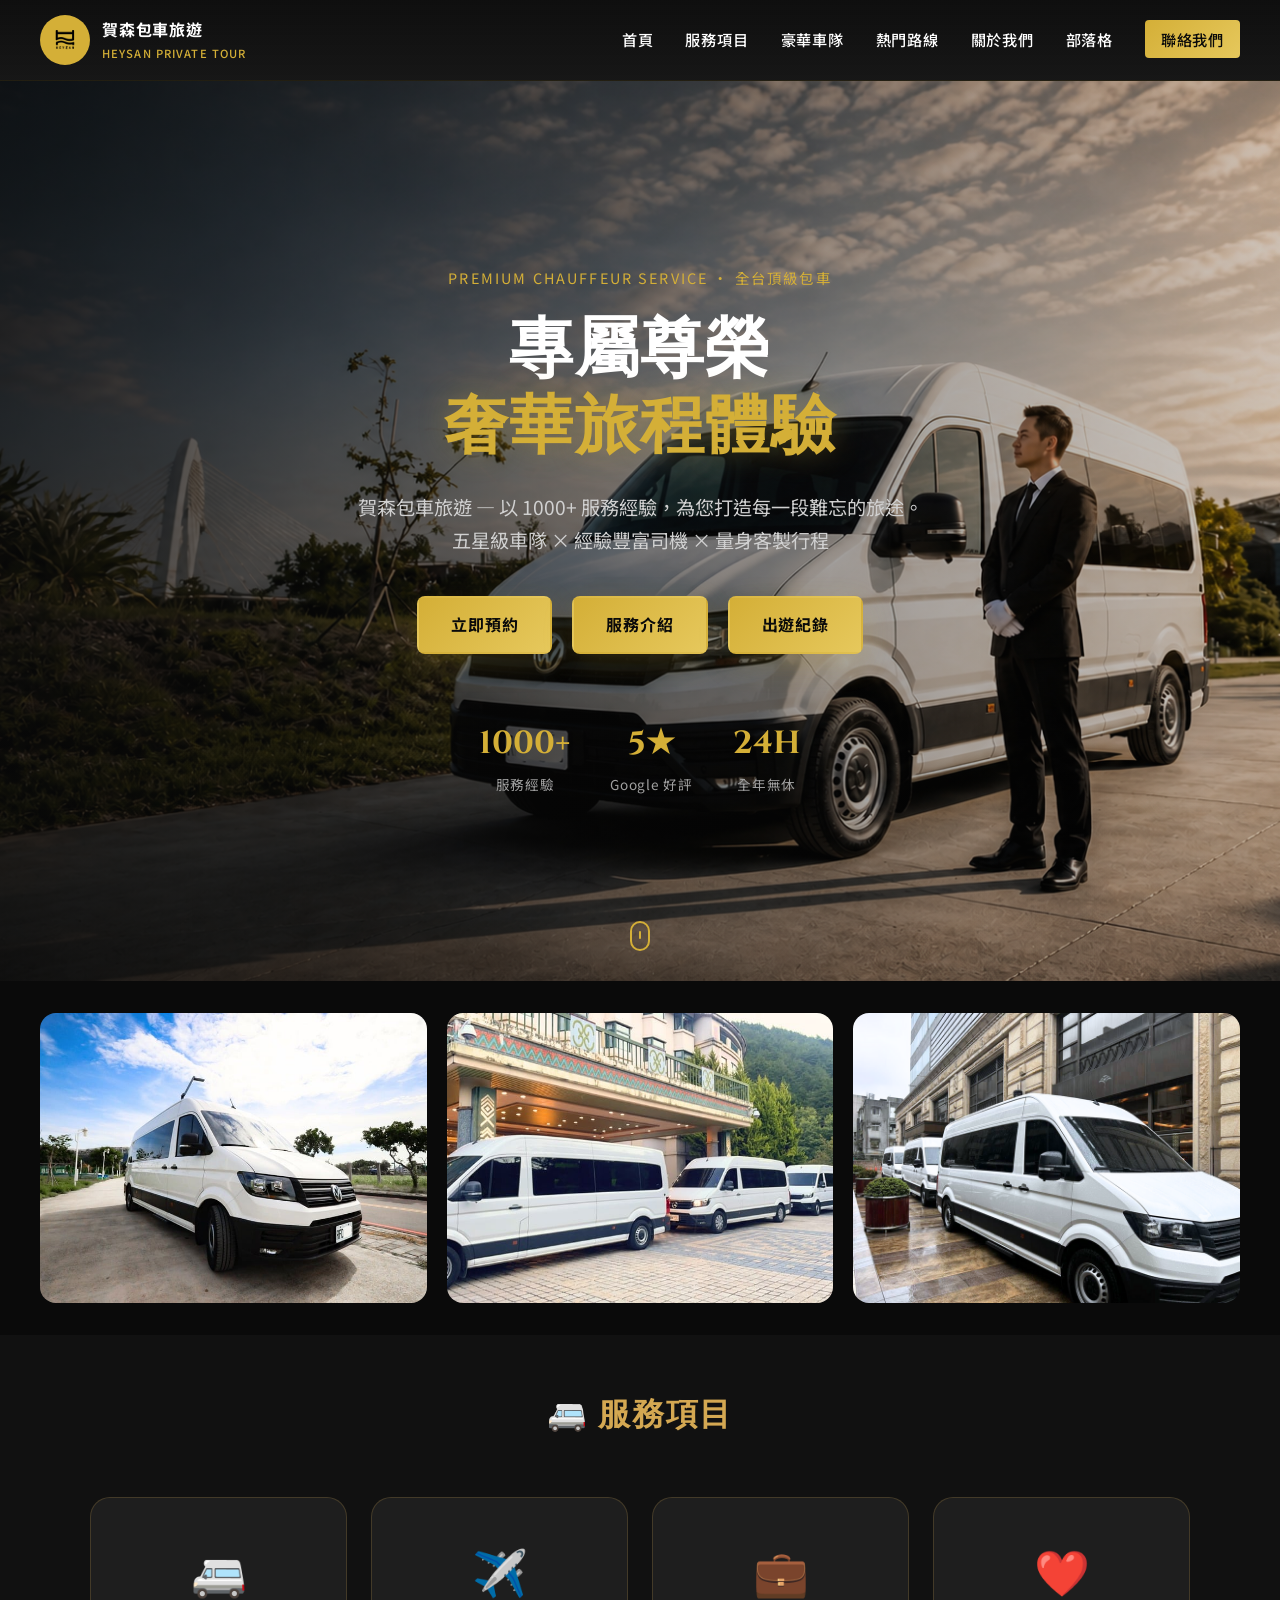
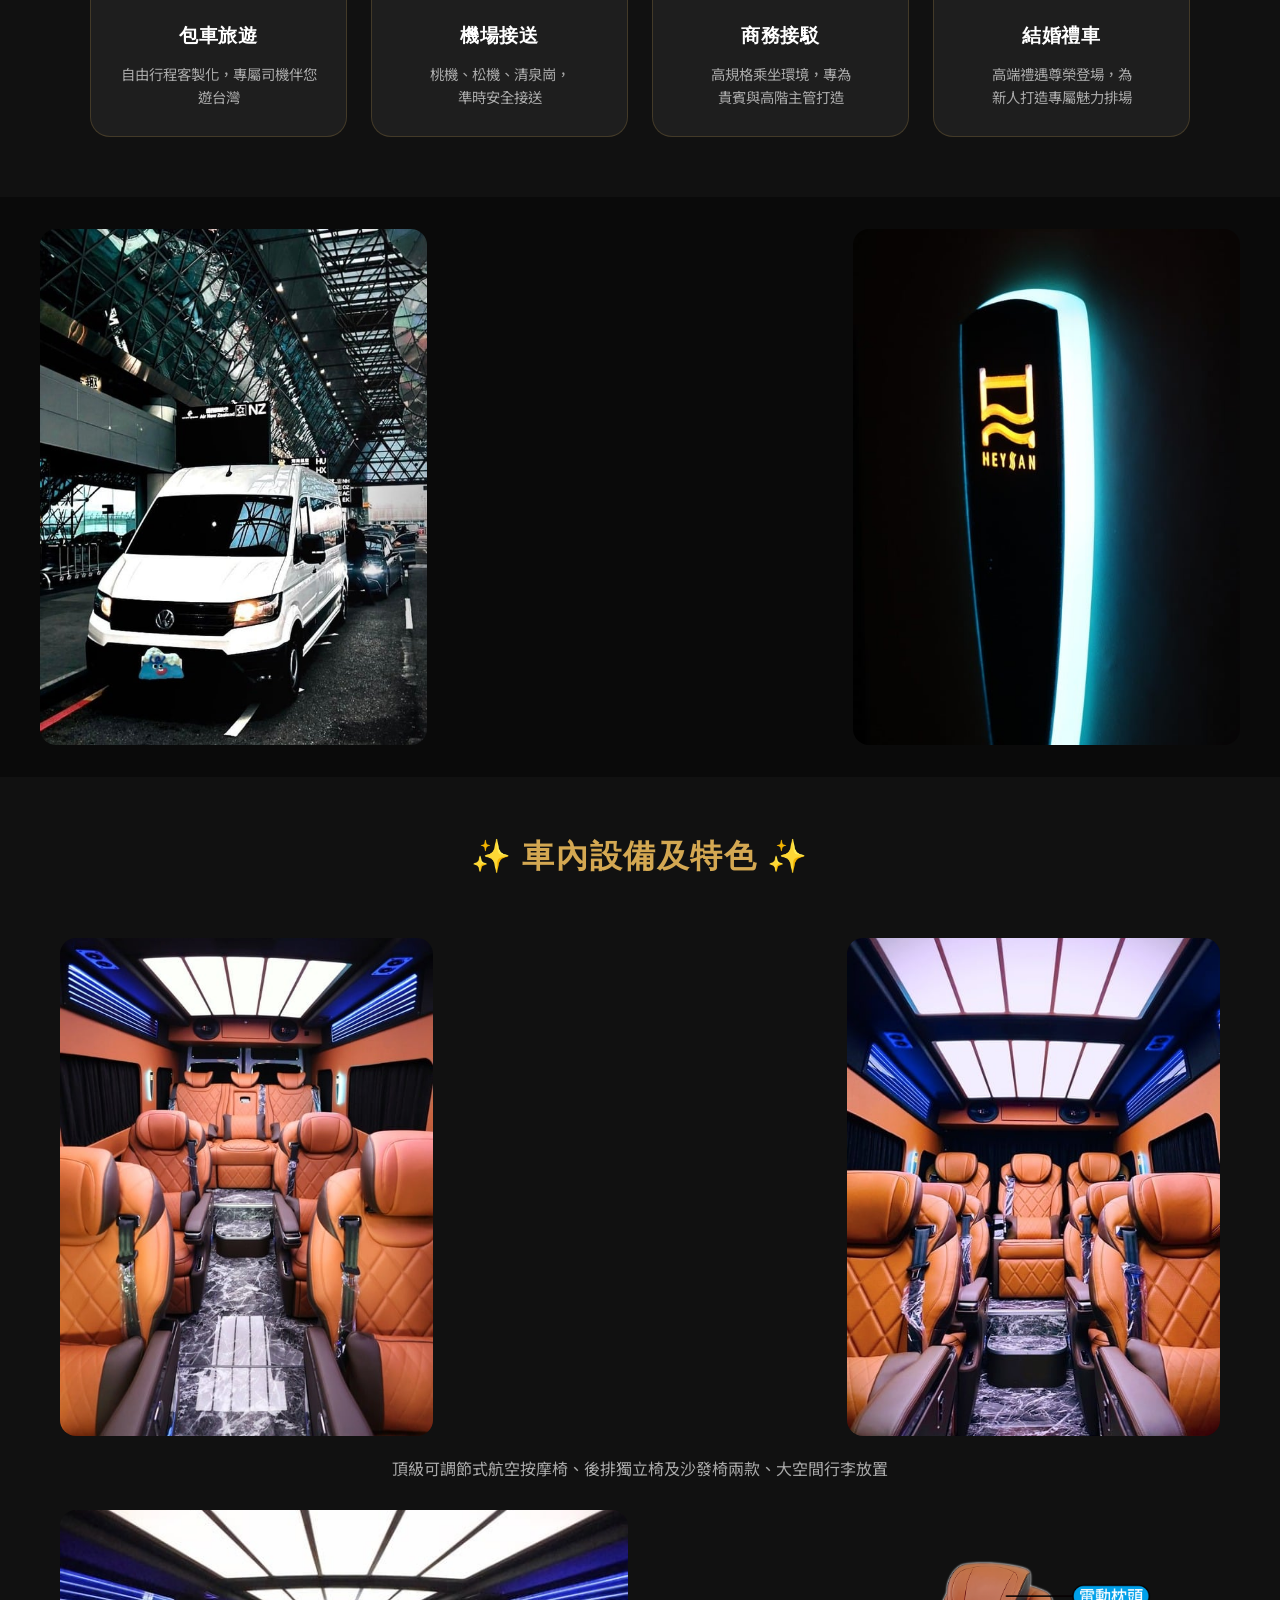
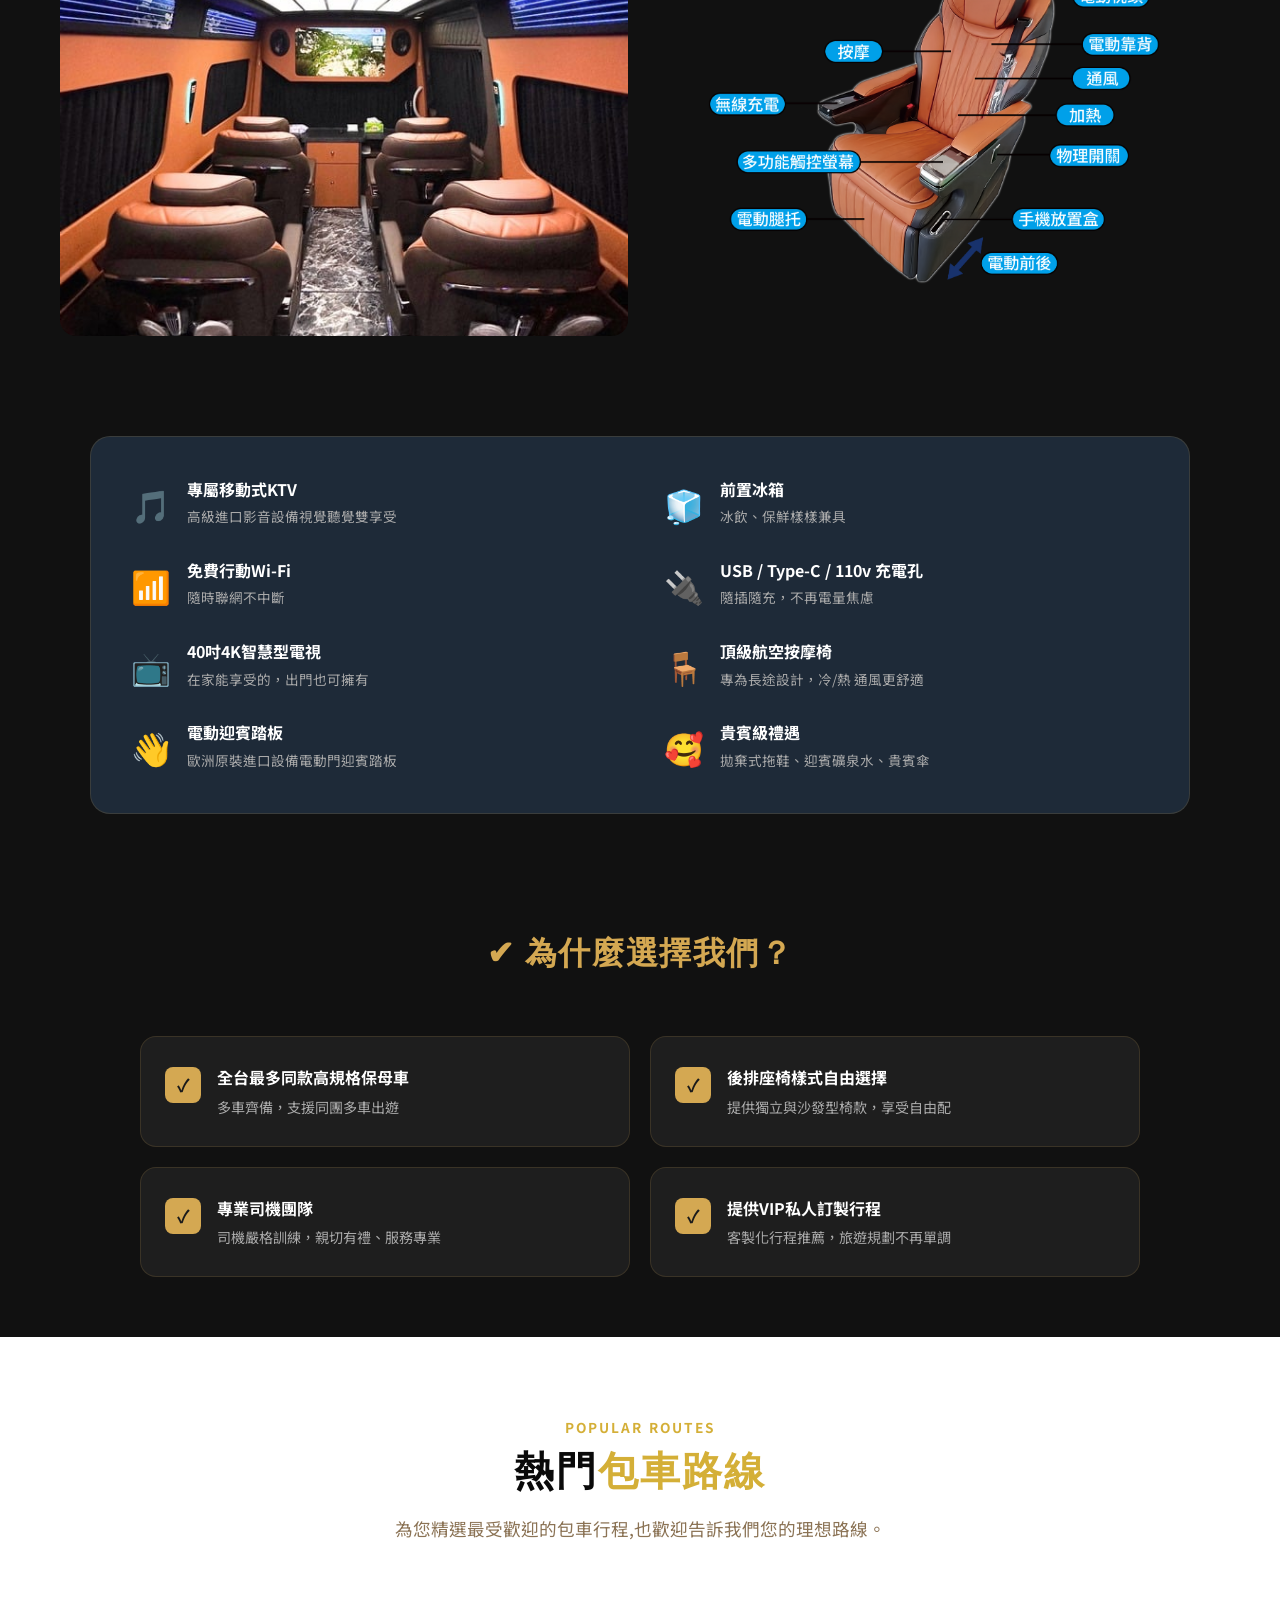
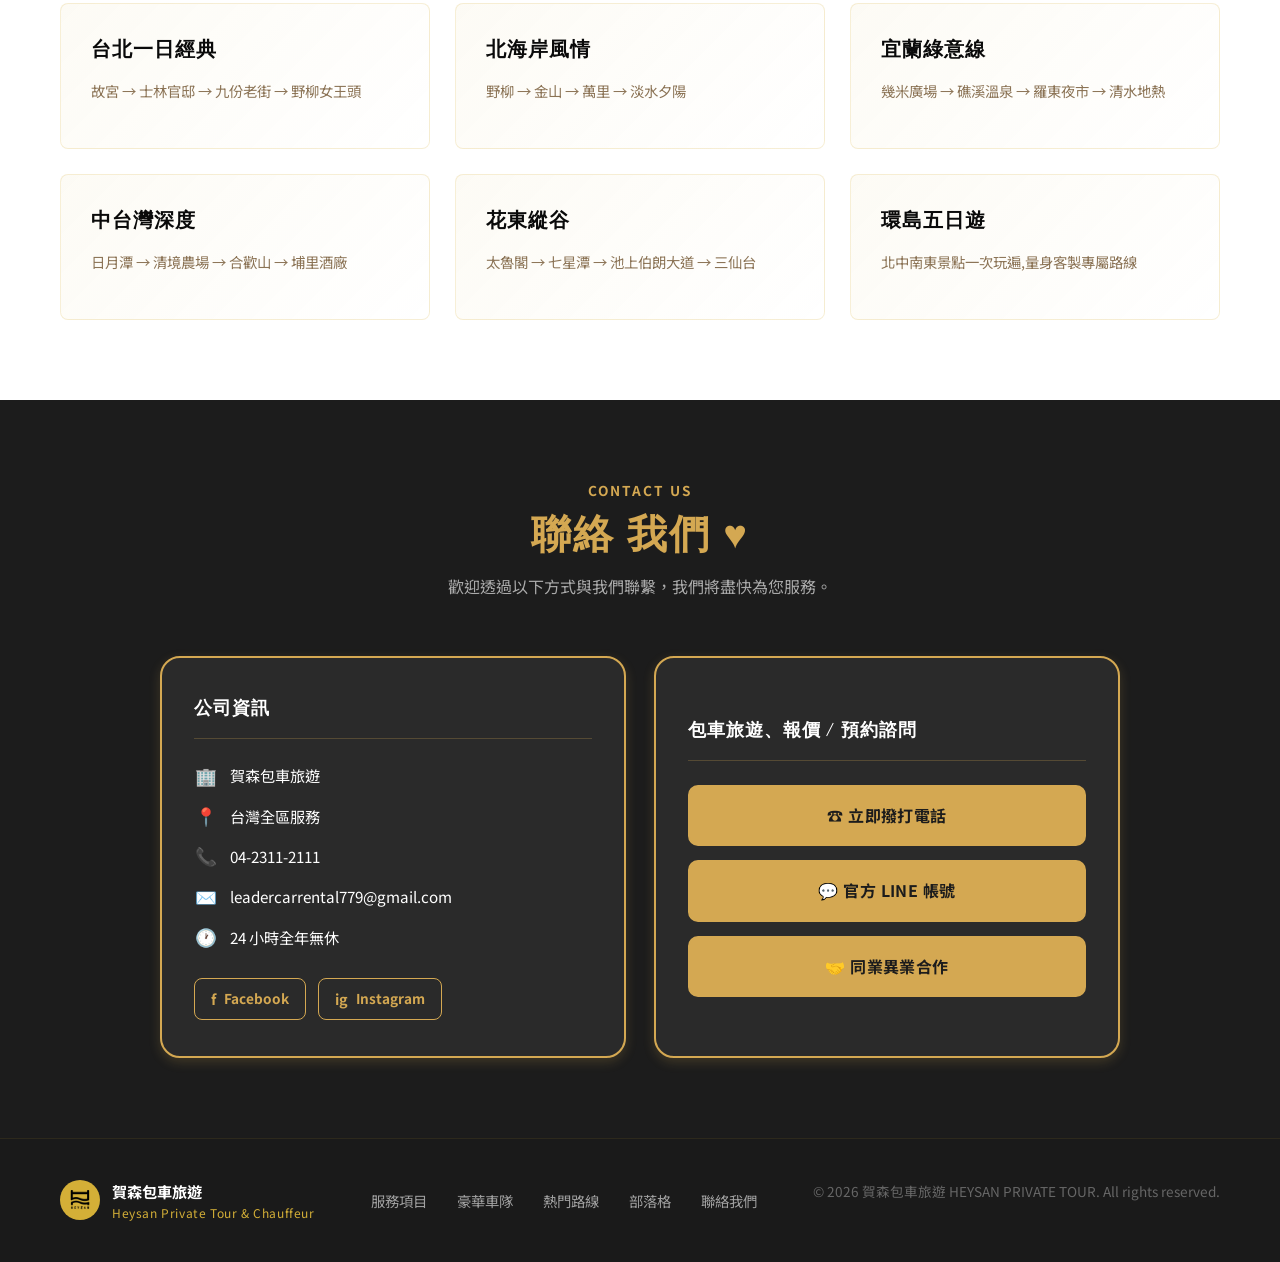
==== index.html @ c686f6b1 "feat: 加入 Google Analytics 追蹤代碼 (#7) * style: 三個按鈕統一改為金色主色  * fix: 修正手機版部落格排版與導覽選單遮擋問題  * fix: 手機版導覽選" ====
<!DOCTYPE html>
<html lang="zh-Hant">
<head>
  <meta charset="UTF-8" />
  <meta name="viewport" content="width=device-width, initial-scale=1.0" />
  <title>賀森包車旅遊 | Hesun Private Tour & Chauffeur</title>
  <meta name="description" content="賀森包車旅遊 - 全台頂級包車服務。機場接送、景點包車、商務接送、婚禮用車。專業司機、豪華車隊、五星級服務體驗。" />
  <meta name="keywords" content="包車, 台灣包車, 機場接送, 景點包車, 婚禮用車, 商務接送, 賀森包車旅遊" />
  <!-- Google tag (gtag.js) -->
  <script async src="https://www.googletagmanager.com/gtag/js?id=G-S09SJTV4PD"></script>
  <script>
    window.dataLayer = window.dataLayer || [];
    function gtag(){dataLayer.push(arguments);}
    gtag('js', new Date());
    gtag('config', 'G-S09SJTV4PD');
  </script>
  <meta property="og:title" content="賀森包車旅遊 | 頂級包車服務" />
  <meta property="og:description" content="奢華車隊 × 專業司機 × 量身客製行程" />
  <meta property="og:type" content="website" />

  <link rel="stylesheet" href="assets/css/fonts.css" />
  <link rel="stylesheet" href="assets/css/styles.css?v=10" />
</head>
<body>

  <!-- =========== NAV =========== -->
  <header class="site-header" id="siteHeader">
    <div class="nav-container">
      <a href="#home" class="brand">
        <span class="brand-logo-wrapper">
          <img src="assets/images/3b4a41a40ee73024cca72734e7ab0da8.png" alt="HEYSAN 賀森包車旅遊" class="brand-logo" />
        </span>
        <span class="brand-name">
          <span class="brand-zh">賀森包車旅遊</span>
          <span class="brand-en">HEYSAN PRIVATE TOUR</span>
        </span>
      </a>

      <button class="menu-toggle" id="menuToggle" aria-label="開啟選單" aria-expanded="false">
        <span></span><span></span><span></span>
      </button>

      <nav class="nav-menu" id="navMenu">
        <ul>
          <li><a href="#home">首頁</a></li>
          <li><a href="#services">服務項目</a></li>
          <li><a href="#fleet">豪華車隊</a></li>
          <li><a href="#routes">熱門路線</a></li>
          <li><a href="#about">關於我們</a></li>
          <li><a href="blog/">部落格</a></li>
          <li><a href="#contact" class="nav-cta">聯絡我們</a></li>
        </ul>
      </nav>
    </div>
  </header>

  <!-- =========== HERO =========== -->
  <section class="hero" id="home">
    <div class="hero-bg"></div>
    <div class="hero-overlay"></div>
    <div class="hero-content">
      <p class="hero-eyebrow">PREMIUM CHAUFFEUR SERVICE · 全台頂級包車</p>
      <h1 class="hero-title">
        <span class="line">專屬尊榮</span>
        <span class="line gold">奢華旅程體驗</span>
      </h1>
      <p class="hero-sub">賀森包車旅遊 — 以 1000+ 服務經驗，為您打造每一段難忘的旅途。<br/>五星級車隊 × 經驗豐富司機 × 量身客製行程</p>
      <div class="hero-actions">
        <a href="#contact" class="btn btn-primary">立即預約</a>
        <a href="#services" class="btn btn-primary">服務介紹</a>
        <a href="blog/" class="btn btn-primary">出遊紀錄</a>
      </div>
      <div class="hero-badges">
        <div class="badge"><strong>1000+</strong><span>服務經驗</span></div>
        <div class="badge"><strong>5★</strong><span>Google 好評</span></div>
        <div class="badge"><strong>24H</strong><span>全年無休</span></div>
      </div>
    </div>
    <a href="#services" class="scroll-indicator" aria-label="向下滑動">
      <span></span>
    </a>
  </section>

  <!-- =========== 車隊外觀照片排 1 =========== -->
  <section class="photo-row-section">
    <div class="photo-row">
      <div class="photo-row-item">
        <img src="assets/images/2f77c8398326c98930eee2ae8e8ed38b.jpg" alt="賀森豪華保母車" loading="lazy" />
      </div>
      <div class="photo-row-item">
        <img src="assets/images/a9f0c7bf3187fe811862411309bbe4e6.jpg" alt="賀森車隊飯店接送" loading="lazy" />
      </div>
      <div class="photo-row-item">
        <img src="assets/images/d06f94cd60c7007b101cc316dcccb9a9.png" alt="賀森多車齊備" loading="lazy" />
      </div>
    </div>
  </section>

  <!-- =========== SERVICES =========== -->
  <section class="section section-services-new" id="services">
    <div class="container">
      <div class="section-head">
        <h2>🚐 服務項目</h2>
      </div>
      <div class="services-grid-new">
        <article class="service-card-new">
          <div class="service-icon-new">🚐</div>
          <h3>包車旅遊</h3>
          <p>自由行程客製化，專屬司機伴您遊台灣</p>
        </article>
        <article class="service-card-new">
          <div class="service-icon-new">✈️</div>
          <h3>機場接送</h3>
          <p>桃機、松機、清泉崗，<br>準時安全接送</p>
        </article>
        <article class="service-card-new">
          <div class="service-icon-new">💼</div>
          <h3>商務接駁</h3>
          <p>高規格乘坐環境，專為<br>貴賓與高階主管打造</p>
        </article>
        <article class="service-card-new">
          <div class="service-icon-new">❤️</div>
          <h3>結婚禮車</h3>
          <p>高端禮遇尊榮登場，為<br>新人打造專屬魅力排場</p>
        </article>
      </div>
    </div>
  </section>

  <!-- =========== 車隊外觀照片排 2 =========== -->
  <section class="photo-row-section photo-row-dark">
    <div class="photo-row photo-row-tall">
      <div class="photo-row-item">
        <img src="assets/images/693968216a92267d7c5952e220b2e265.jpg" alt="機場接送" loading="lazy" />
      </div>
      <div class="photo-row-item photo-row-video">
        <video autoplay muted loop playsinline>
          <source src="assets/videos/b7e67dce5f4179062663ed8619ee9a32.mp4" type="video/mp4" />
        </video>
      </div>
      <div class="photo-row-item">
        <img src="assets/images/d8f081a712209c3a8b2e504d5f26981f.jpg" alt="HEYSAN品牌" loading="lazy" />
      </div>
    </div>
  </section>

  <!-- =========== 車內設備及特色 =========== -->
  <section class="section section-interior" id="fleet">
    <div class="container">
      <div class="section-head">
        <h2>✨ 車內設備及特色 ✨</h2>
      </div>

      <div class="interior-grid-top">
        <div class="interior-img-item">
          <img src="assets/images/74d5692ba8761af659a3c2a278eb5654.jpg" alt="車內豪華皮椅" loading="lazy" />
        </div>
        <div class="interior-img-item interior-img-video">
          <video autoplay muted loop playsinline>
            <source src="assets/videos/d06cdc88b2024877c54f7221c117e073.mp4" type="video/mp4" />
          </video>
        </div>
        <div class="interior-img-item">
          <img src="assets/images/3cdc7e4bf2c55e1a97c0e86ebcb44a2d.jpg" alt="車內全景" loading="lazy" />
        </div>
      </div>

      <p class="interior-desc">頂級可調節式航空按摩椅、後排獨立椅及沙發椅兩款、大空間行李放置</p>

      <div class="interior-grid-bottom">
        <div class="interior-img-wide">
          <img src="assets/images/1d4e5e805d7f5aa1d79d060e99a5310e.jpg" alt="車內40吋電視" loading="lazy" />
        </div>
        <div class="interior-img-seat">
          <img src="assets/images/d8813b5be207f0d6e988e7bc6a373261.png" alt="座椅功能說明" loading="lazy" />
        </div>
      </div>
    </div>
  </section>

  <!-- =========== 設施清單 =========== -->
  <section class="section section-amenities">
    <div class="container">
      <div class="amenities-card">
        <div class="amenities-grid">
          <div class="amenity-item">
            <span class="amenity-icon">🎵</span>
            <div>
              <strong>專屬移動式KTV</strong>
              <p>高級進口影音設備視覺聽覺雙享受</p>
            </div>
          </div>
          <div class="amenity-item">
            <span class="amenity-icon">🧊</span>
            <div>
              <strong>前置冰箱</strong>
              <p>冰飲、保鮮樣樣兼具</p>
            </div>
          </div>
          <div class="amenity-item">
            <span class="amenity-icon">📶</span>
            <div>
              <strong>免費行動Wi-Fi</strong>
              <p>隨時聯網不中斷</p>
            </div>
          </div>
          <div class="amenity-item">
            <span class="amenity-icon">🔌</span>
            <div>
              <strong>USB / Type-C / 110v 充電孔</strong>
              <p>隨插隨充，不再電量焦慮</p>
            </div>
          </div>
          <div class="amenity-item">
            <span class="amenity-icon">📺</span>
            <div>
              <strong>40吋4K智慧型電視</strong>
              <p>在家能享受的，出門也可擁有</p>
            </div>
          </div>
          <div class="amenity-item">
            <span class="amenity-icon">🪑</span>
            <div>
              <strong>頂級航空按摩椅</strong>
              <p>專為長途設計，冷/熱 通風更舒適</p>
            </div>
          </div>
          <div class="amenity-item">
            <span class="amenity-icon">👋</span>
            <div>
              <strong>電動迎賓踏板</strong>
              <p>歐洲原裝進口設備電動門迎賓踏板</p>
            </div>
          </div>
          <div class="amenity-item">
            <span class="amenity-icon">🥰</span>
            <div>
              <strong>貴賓級禮遇</strong>
              <p>拋棄式拖鞋、迎賓礦泉水、貴賓傘</p>
            </div>
          </div>
        </div>
      </div>
    </div>
  </section>

  <!-- =========== 為什麼選擇我們 =========== -->
  <section class="section section-why" id="about">
    <div class="container">
      <div class="section-head">
        <h2>✔ 為什麼選擇我們？</h2>
      </div>
      <div class="why-grid">
        <div class="why-card">
          <span class="why-check">✓</span>
          <div>
            <strong>全台最多同款高規格保母車</strong>
            <p>多車齊備，支援同團多車出遊</p>
          </div>
        </div>
        <div class="why-card">
          <span class="why-check">✓</span>
          <div>
            <strong>後排座椅樣式自由選擇</strong>
            <p>提供獨立與沙發型椅款，享受自由配</p>
          </div>
        </div>
        <div class="why-card">
          <span class="why-check">✓</span>
          <div>
            <strong>專業司機團隊</strong>
            <p>司機嚴格訓練，親切有禮、服務專業</p>
          </div>
        </div>
        <div class="why-card">
          <span class="why-check">✓</span>
          <div>
            <strong>提供VIP私人訂製行程</strong>
            <p>客製化行程推薦，旅遊規劃不再單調</p>
          </div>
        </div>
      </div>
    </div>
  </section>

  <!-- =========== ROUTES =========== -->
  <section class="section" id="routes">
    <div class="container">
      <div class="section-head">
        <p class="eyebrow">POPULAR ROUTES</p>
        <h2>熱門<span class="gold">包車路線</span></h2>
        <p class="section-sub">為您精選最受歡迎的包車行程,也歡迎告訴我們您的理想路線。</p>
      </div>

      <div class="routes-grid">
        <div class="route-card">
          <h4>台北一日經典</h4>
          <p>故宮 → 士林官邸 → 九份老街 → 野柳女王頭</p>
        </div>
        <div class="route-card">
          <h4>北海岸風情</h4>
          <p>野柳 → 金山 → 萬里 → 淡水夕陽</p>
        </div>
        <div class="route-card">
          <h4>宜蘭綠意線</h4>
          <p>幾米廣場 → 礁溪溫泉 → 羅東夜市 → 清水地熱</p>
        </div>
        <div class="route-card">
          <h4>中台灣深度</h4>
          <p>日月潭 → 清境農場 → 合歡山 → 埔里酒廠</p>
        </div>
        <div class="route-card">
          <h4>花東縱谷</h4>
          <p>太魯閣 → 七星潭 → 池上伯朗大道 → 三仙台</p>
        </div>
        <div class="route-card">
          <h4>環島五日遊</h4>
          <p>北中南東景點一次玩遍,量身客製專屬路線</p>
        </div>
      </div>
    </div>
  </section>

  <!-- =========== CONTACT =========== -->
  <section class="section section-contact" id="contact">
    <div class="container">

      <div class="contact-title">
        <p class="eyebrow">CONTACT US</p>
        <h2>聯絡 <span class="gold">我們</span> ♥</h2>
        <p class="contact-desc">歡迎透過以下方式與我們聯繫，我們將盡快為您服務。</p>
      </div>

      <div class="contact-cards">

        <!-- 左卡片：公司資訊 -->
        <div class="contact-card">
          <h3 class="card-title">公司資訊</h3>
          <ul class="card-info-list">
            <li>
              <span class="card-icon">🏢</span>
              <span>賀森包車旅遊</span>
            </li>
            <li>
              <span class="card-icon">📍</span>
              <span>台灣全區服務</span>
            </li>
            <li>
              <span class="card-icon">📞</span>
              <a href="tel:+886423112111">04-2311-2111</a>
            </li>
            <li>
              <span class="card-icon">✉️</span>
              <a href="mailto:leadercarrental779@gmail.com">leadercarrental779@gmail.com</a>
            </li>
            <li>
              <span class="card-icon">🕐</span>
              <span>24 小時全年無休</span>
            </li>
          </ul>
          <div class="card-social">
            <a href="https://www.facebook.com/leadercarrental779" target="_blank" rel="noopener" class="card-social-btn">
              <span>f</span> Facebook
            </a>
            <a href="https://www.instagram.com/leadercar779/" target="_blank" rel="noopener" class="card-social-btn">
              <span>ig</span> Instagram
            </a>
          </div>
        </div>

        <!-- 右卡片：聯絡方式 -->
        <div class="contact-card">
          <h3 class="card-title">包車旅遊、報價 / 預約諮問</h3>
          <div class="card-btns">
            <a href="tel:+886423112111" class="card-action-btn">
              ☎️ 立即撥打電話
            </a>
            <a href="https://reurl.cc/Z4M8XQ" target="_blank" rel="noopener" class="card-action-btn">
              💬 官方 LINE 帳號
            </a>
            <a href="mailto:leadercarrental779@gmail.com" class="card-action-btn">
              🤝 同業異業合作
            </a>
          </div>
        </div>

      </div>
    </div>
  </section>

  <!-- =========== FOOTER =========== -->
  <footer class="site-footer">
    <div class="container footer-inner">
      <div class="footer-brand">
        <span class="brand-logo-wrapper">
          <img src="assets/images/3b4a41a40ee73024cca72734e7ab0da8.png" alt="HEYSAN" class="brand-logo" />
        </span>
        <div>
          <strong>賀森包車旅遊</strong>
          <small>Heysan Private Tour & Chauffeur</small>
        </div>
      </div>
      <nav class="footer-nav">
        <a href="#services">服務項目</a>
        <a href="#fleet">豪華車隊</a>
        <a href="#routes">熱門路線</a>
        <a href="blog/">部落格</a>
        <a href="#contact">聯絡我們</a>
      </nav>
      <p class="footer-copy">© <span id="year"></span> 賀森包車旅遊 HEYSAN PRIVATE TOUR. All rights reserved.</p>
    </div>
  </footer>

  <script src="assets/js/main.js"></script>
</body>
</html>
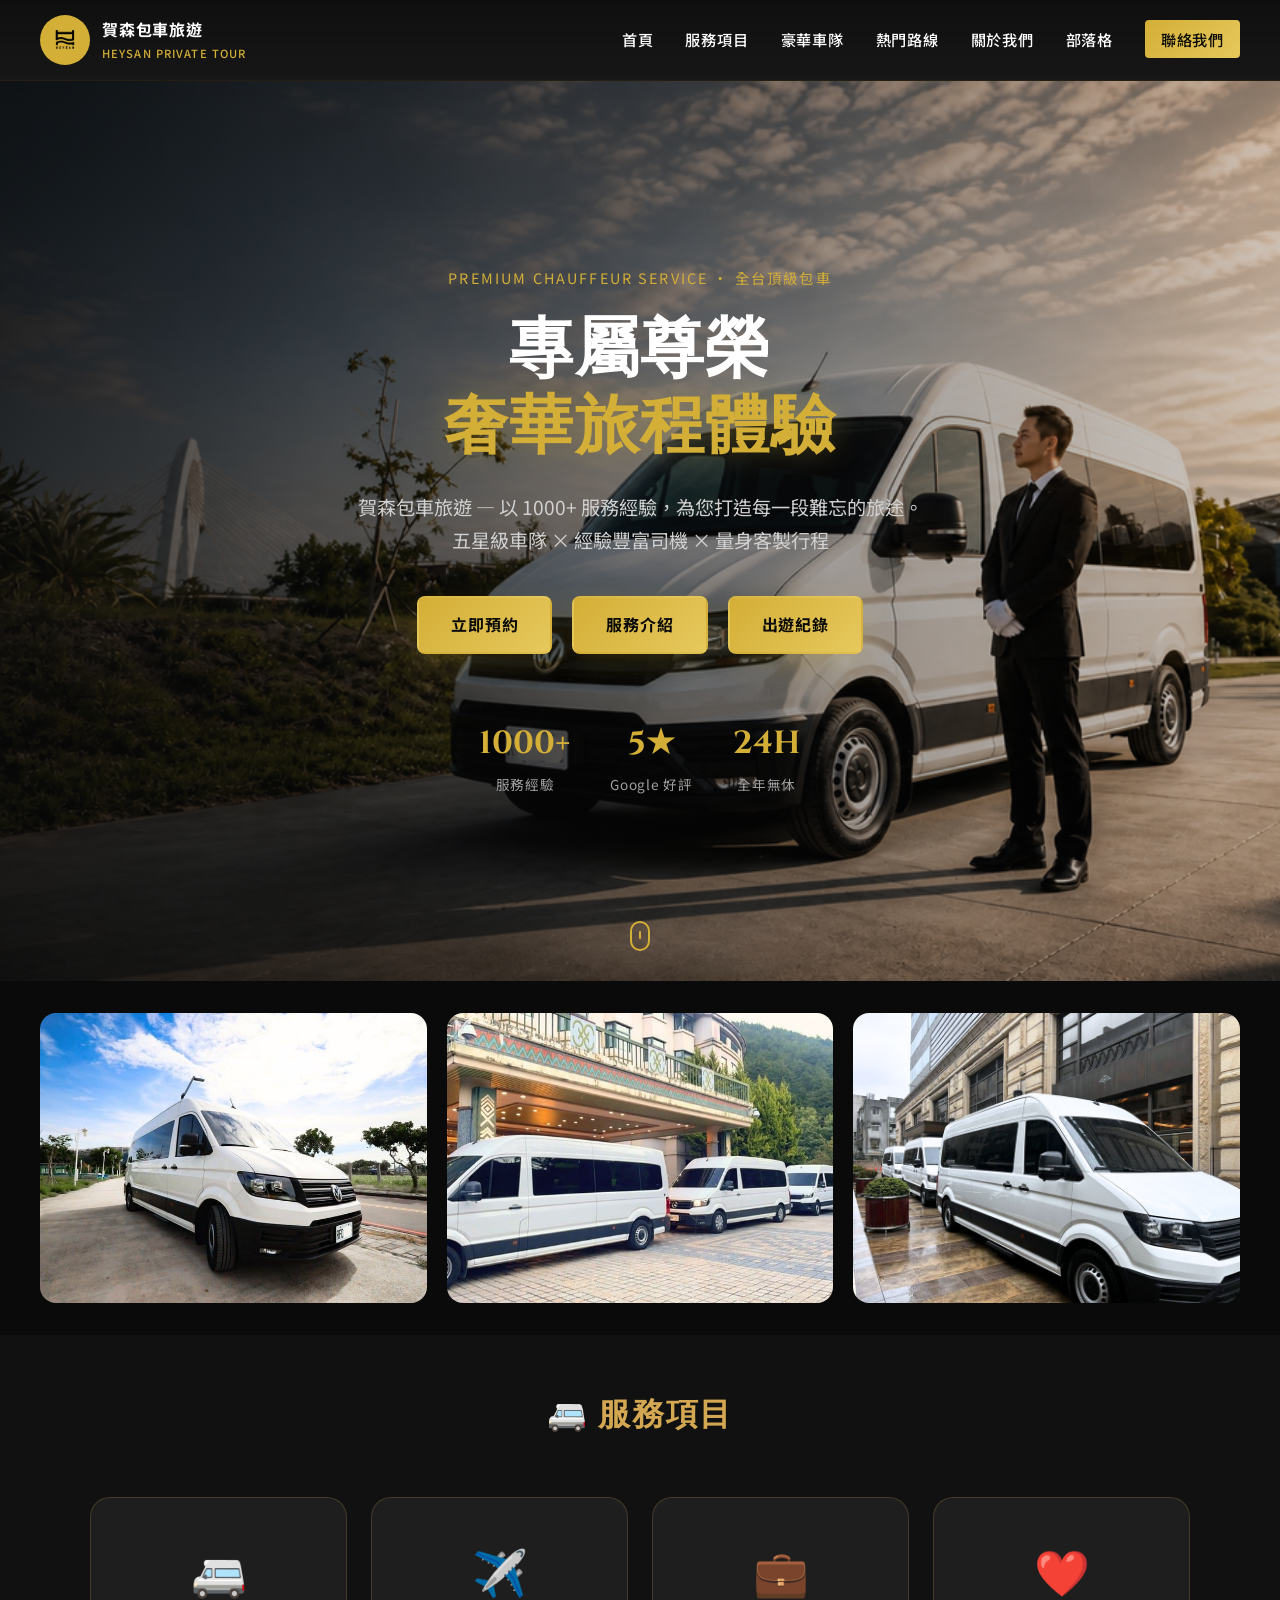
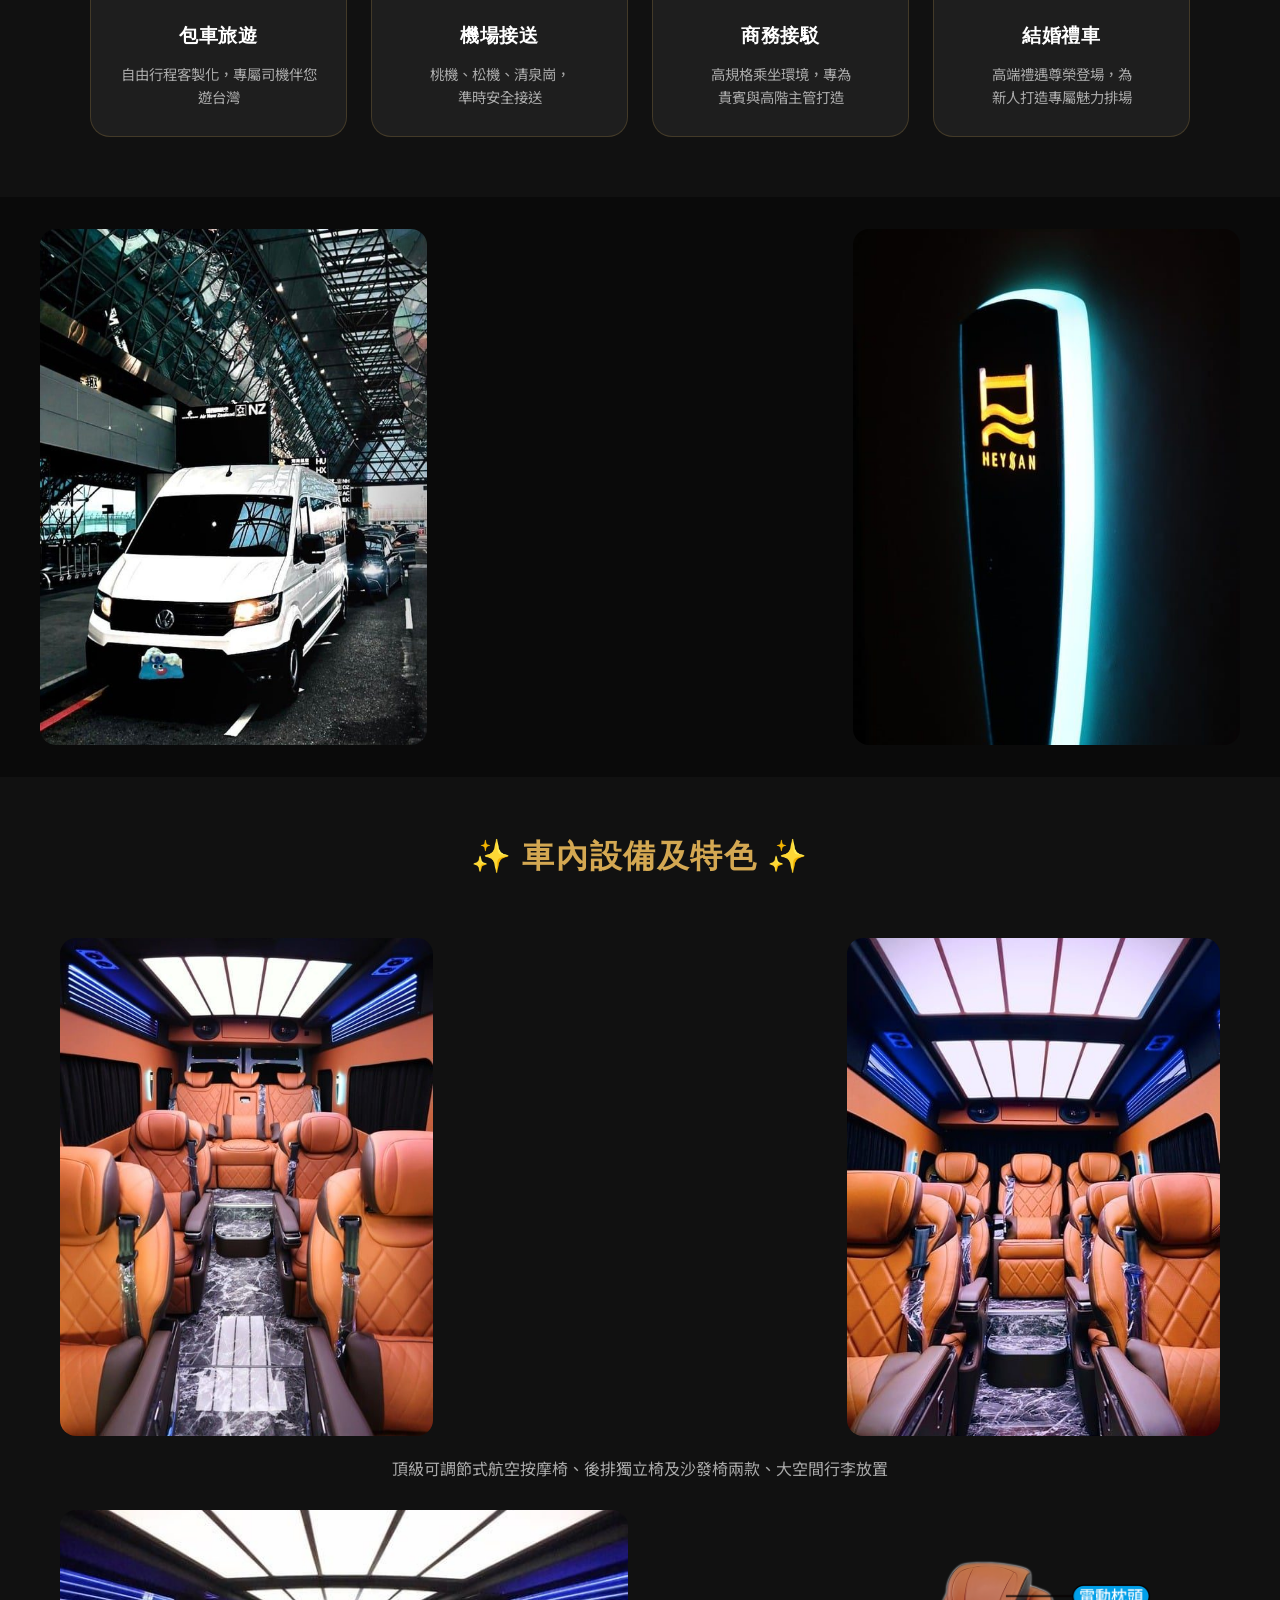
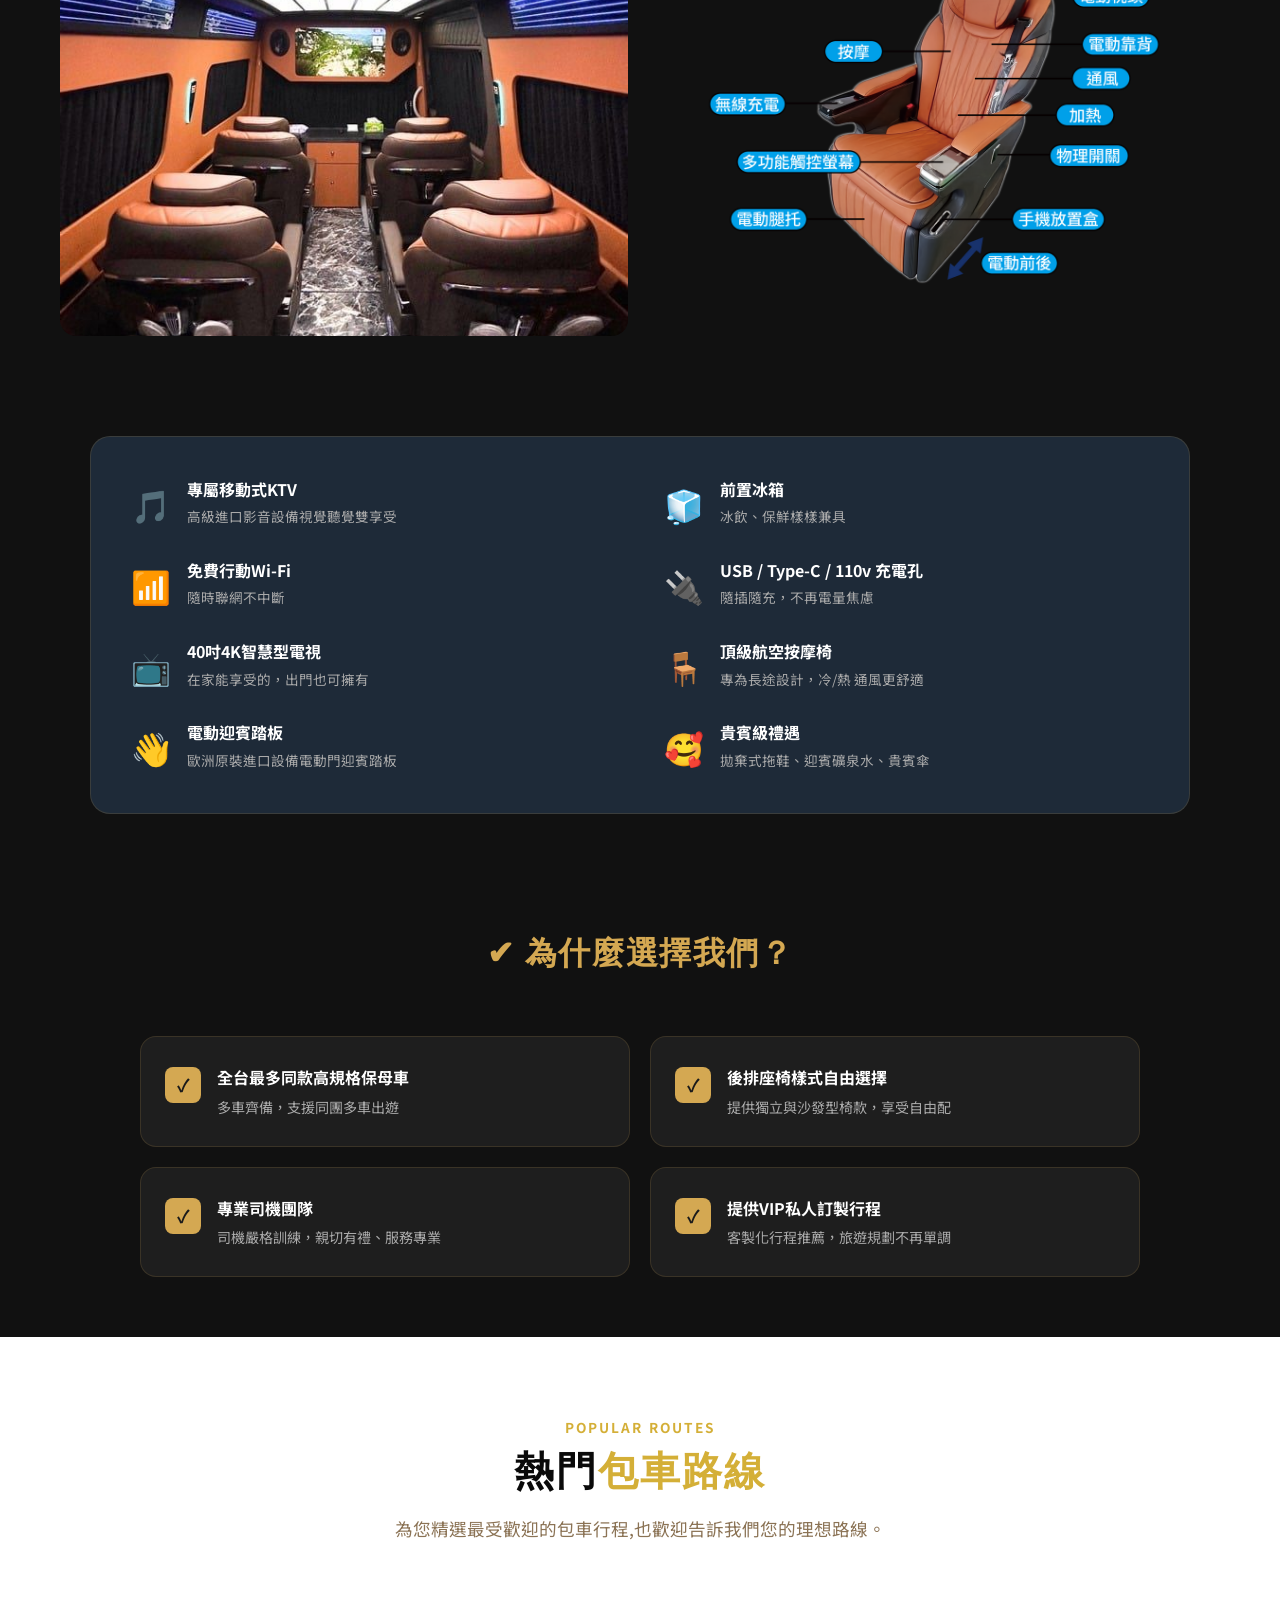
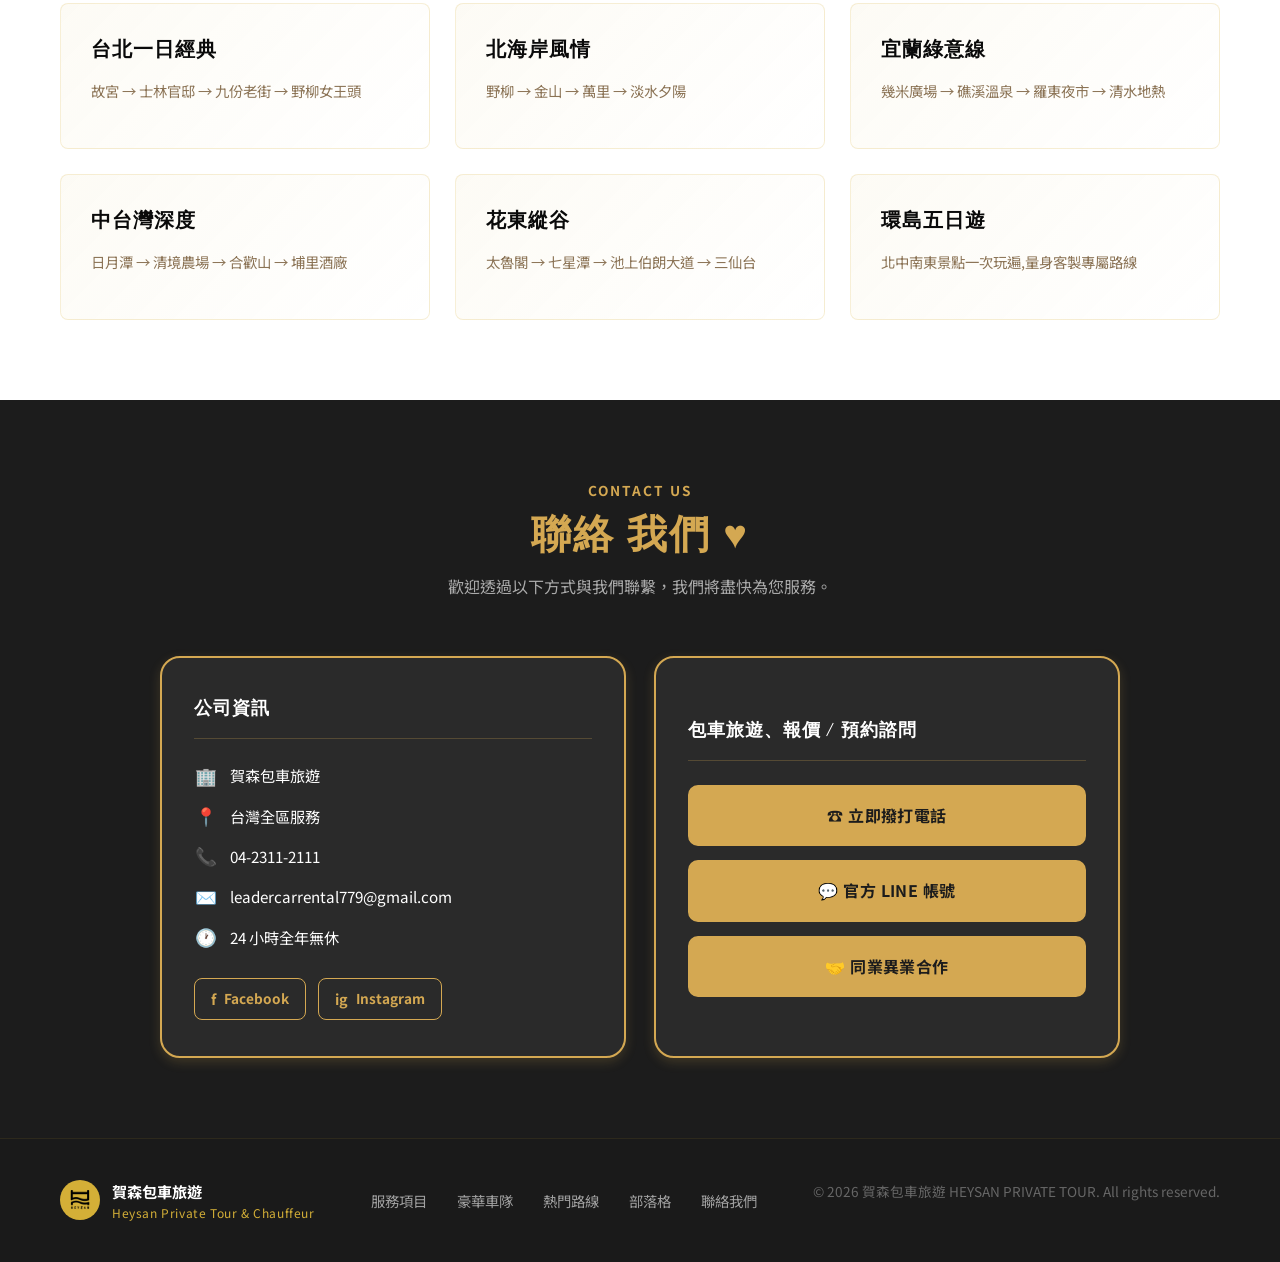
==== commit 3683e81f: "fix(cn): replace videos with images on China version" ====
--- a/index.html
+++ b/index.html
@@ -6,13 +6,18 @@
   <title>賀森包車旅遊 | Hesun Private Tour & Chauffeur</title>
   <meta name="description" content="賀森包車旅遊 - 全台頂級包車服務。機場接送、景點包車、商務接送、婚禮用車。專業司機、豪華車隊、五星級服務體驗。" />
   <meta name="keywords" content="包車, 台灣包車, 機場接送, 景點包車, 婚禮用車, 商務接送, 賀森包車旅遊" />
-  <!-- Google tag (gtag.js) -->
-  <script async src="https://www.googletagmanager.com/gtag/js?id=G-S09SJTV4PD"></script>
+  <!-- Google Analytics（中國版不載入）-->
   <script>
-    window.dataLayer = window.dataLayer || [];
-    function gtag(){dataLayer.push(arguments);}
-    gtag('js', new Date());
-    gtag('config', 'G-S09SJTV4PD');
+    if (window.location.hostname !== 'leadercarrental779.pages.dev') {
+      var s = document.createElement('script');
+      s.async = true;
+      s.src = 'https://www.googletagmanager.com/gtag/js?id=G-S09SJTV4PD';
+      document.head.appendChild(s);
+      window.dataLayer = window.dataLayer || [];
+      function gtag(){dataLayer.push(arguments);}
+      gtag('js', new Date());
+      gtag('config', 'G-S09SJTV4PD');
+    }
   </script>
   <meta property="og:title" content="賀森包車旅遊 | 頂級包車服務" />
   <meta property="og:description" content="奢華車隊 × 專業司機 × 量身客製行程" />
@@ -369,9 +374,9 @@
         </div>
 
         <!-- 右卡片：聯絡方式 -->
-        <div class="contact-card">
-          <h3 class="card-title">包車旅遊、報價 / 預約諮問</h3>
-          <div class="card-btns">
+        <div class="contact-card" id="contact-card-right">
+          <h3 class="card-title" id="contact-card-title">包車旅遊、報價 / 預約諮問</h3>
+          <div class="card-btns" id="contact-card-btns">
             <a href="tel:+886423112111" class="card-action-btn">
               ☎️ 立即撥打電話
             </a>
@@ -412,5 +417,141 @@
   </footer>
 
   <script src="assets/js/main.js"></script>
+  <script>
+    if (window.location.hostname === 'leadercarrental779.pages.dev') {
+
+      // 聯絡方式換成微信 / 小紅書 / 抖音
+      document.getElementById('contact-card-title').textContent = '包车旅游、报价 / 预约咨询';
+      document.getElementById('contact-card-btns').innerHTML = `
+        <div style="text-align:center; margin-bottom:12px;">
+          <img src="assets/images/wechat-qr.jpg" alt="微信 QR Code" style="width:160px; border-radius:8px; border:2px solid #d4af37;" />
+          <p style="margin-top:6px; font-size:0.85rem; color:#d4af37;">微信扫码加好友 · leadercar779</p>
+        </div>
+        <a href="https://xhslink.com/m/5Lr7fXtU0WS" target="_blank" rel="noopener" class="card-action-btn">
+          📕 小红书
+        </a>
+        <a href="https://v.douyin.com/qoRJIB8FaI8/" target="_blank" rel="noopener" class="card-action-btn">
+          🎵 抖音
+        </a>
+      `;
+
+      // 介面文字轉簡體
+      document.documentElement.lang = 'zh-Hans';
+      document.title = '贺森包车旅游 | Hesun Private Tour & Chauffeur';
+      const md = document.querySelector('meta[name="description"]');
+      if (md) md.content = '贺森包车旅游 - 全台顶级包车服务。机场接送、景点包车、商务接送、婚礼用车。专业司机、豪华车队、五星级服务体验。';
+
+      const zhMap = [
+        ['賀森包車旅遊 — 以 1000+ 服務經驗，為您打造每一段難忘的旅途。','贺森包车旅游 — 以 1000+ 服务经验，为您打造每一段难忘的旅途。'],
+        ['五星級車隊 × 經驗豐富司機 × 量身客製行程','五星级车队 × 经验丰富司机 × 量身定制行程'],
+        ['自由行程客製化，專屬司機伴您遊台灣','自由行程定制化，专属司机陪您游台湾'],
+        ['高規格乘坐環境，專為\n貴賓與高階主管打造','高规格乘坐环境，专为\n贵宾与高层管理人员打造'],
+        ['高端禮遇尊榮登場，為\n新人打造專屬魅力排場','高端礼遇尊荣登场，为\n新人打造专属魅力排场'],
+        ['頂級可調節式航空按摩椅、後排獨立椅及沙發椅兩款、大空間行李放置','顶级可调节式航空按摩椅、后排独立椅及沙发椅两款、大空间行李放置'],
+        ['高級進口影音設備視覺聽覺雙享受','高级进口影音设备视觉听觉双享受'],
+        ['冰飲、保鮮樣樣兼具','冰饮、保鲜样样兼具'],
+        ['隨時聯網不中斷','随时联网不中断'],
+        ['隨插隨充，不再電量焦慮','随插随充，不再电量焦虑'],
+        ['在家能享受的，出門也可擁有','在家能享受的，出门也可拥有'],
+        ['專為長途設計，冷/熱 通風更舒適','专为长途设计，冷/热通风更舒适'],
+        ['歐洲原裝進口設備電動門迎賓踏板','欧洲原装进口设备电动门迎宾踏板'],
+        ['拋棄式拖鞋、迎賓礦泉水、貴賓傘','一次性拖鞋、迎宾矿泉水、贵宾伞'],
+        ['多車齊備，支援同團多車出遊','多车齐备，支持同团多车出游'],
+        ['提供獨立與沙發型椅款，享受自由配','提供独立与沙发型椅款，享受自由搭配'],
+        ['司機嚴格訓練，親切有禮、服務專業','司机严格培训，亲切有礼、服务专业'],
+        ['客製化行程推薦，旅遊規劃不再單調','定制化行程推荐，旅游规划不再单调'],
+        ['為您精選最受歡迎的包車行程,也歡迎告訴我們您的理想路線。','为您精选最受欢迎的包车行程，也欢迎告诉我们您的理想路线。'],
+        ['故宮 → 士林官邸 → 九份老街 → 野柳女王頭','故宫 → 士林官邸 → 九份老街 → 野柳女王头'],
+        ['野柳 → 金山 → 萬里 → 淡水夕陽','野柳 → 金山 → 万里 → 淡水夕阳'],
+        ['幾米廣場 → 礁溪溫泉 → 羅東夜市 → 清水地熱','几米广场 → 礁溪温泉 → 罗东夜市 → 清水地热'],
+        ['日月潭 → 清境農場 → 合歡山 → 埔里酒廠','日月潭 → 清境农场 → 合欢山 → 埔里酒厂'],
+        ['北中南東景點一次玩遍,量身客製專屬路線','北中南东景点一次玩遍，量身定制专属路线'],
+        ['歡迎透過以下方式與我們聯繫，我們將盡快為您服務。','欢迎通过以下方式与我们联系，我们将尽快为您服务。'],
+        ['PREMIUM CHAUFFEUR SERVICE · 全台頂級包車','PREMIUM CHAUFFEUR SERVICE · 全台顶级包车'],
+        ['桃機、松機、清泉崗，','桃园、松山、清泉岗，'],
+        ['準時安全接送','准时安全接送'],
+        ['台灣全區服務','台湾全区服务'],
+        ['24 小時全年無休','24小时全年无休'],
+        ['全台最多同款高規格保母車','全台最多同款高规格豪华保母车'],
+        ['後排座椅樣式自由選擇','后排座椅样式自由选择'],
+        ['提供VIP私人訂製行程','提供VIP私人定制行程'],
+        ['服務項目','服务项目'],
+        ['豪華車隊','豪华车队'],
+        ['熱門路線','热门路线'],
+        ['關於我們','关于我们'],
+        ['部落格','旅游日志'],
+        ['聯絡我們','联系我们'],
+        ['聯絡','联系'],
+        ['首頁','首页'],
+        ['立即預約','立即预约'],
+        ['服務介紹','服务介绍'],
+        ['出遊紀錄','出游记录'],
+        ['服務經驗','服务经验'],
+        ['Google 好評','Google 好评'],
+        ['全年無休','全年无休'],
+        ['包車旅遊','包车旅游'],
+        ['機場接送','机场接送'],
+        ['商務接駁','商务接驳'],
+        ['結婚禮車','结婚礼车'],
+        ['車內設備及特色','车内设备及特色'],
+        ['專屬移動式KTV','专属移动式KTV'],
+        ['前置冰箱','前置冰箱'],
+        ['免費行動Wi-Fi','免费移动Wi-Fi'],
+        ['40吋4K智慧型電視','40吋4K智慧型电视'],
+        ['頂級航空按摩椅','顶级航空按摩椅'],
+        ['電動迎賓踏板','电动迎宾踏板'],
+        ['貴賓級禮遇','贵宾级礼遇'],
+        ['為什麼選擇我們？','为什么选择我们？'],
+        ['專業司機團隊','专业司机团队'],
+        ['熱門包車路線','热门包车路线'],
+        ['台北一日經典','台北一日经典'],
+        ['北海岸風情','北海岸风情'],
+        ['宜蘭綠意線','宜兰绿意线'],
+        ['中台灣深度','中台湾深度'],
+        ['花東縱谷','花东纵谷'],
+        ['環島五日遊','环岛五日游'],
+        ['公司資訊','公司信息'],
+        ['專屬尊榮','专属尊荣'],
+        ['奢華旅程體驗','奢华旅程体验'],
+        ['USB / Type-C / 110v 充電孔','USB / Type-C / 110v 充电孔'],
+      ];
+
+      function walkNodes(node) {
+        if (node.nodeType === Node.TEXT_NODE) {
+          let t = node.nodeValue;
+          for (const [tc, sc] of zhMap) {
+            if (t.includes(tc)) t = t.split(tc).join(sc);
+          }
+          node.nodeValue = t;
+        } else if (node.nodeType === Node.ELEMENT_NODE &&
+                   node.tagName !== 'SCRIPT' && node.tagName !== 'STYLE') {
+          node.childNodes.forEach(walkNodes);
+        }
+      }
+
+      // 把影片換成圖片（影片在中國無法正常播放）
+      function replaceVideosWithImages() {
+        const videoWrappers = document.querySelectorAll('.photo-row-video, .interior-img-video');
+        const replacements = [
+          { src: 'assets/images/fleet-trio.jpg', alt: '賀森豪華保母車車隊' },
+          { src: 'assets/images/fleet-row.jpg',  alt: '賀森豪華保母車車隊陣容' },
+        ];
+        videoWrappers.forEach(function(wrapper, i) {
+          const rep = replacements[i];
+          if (!rep) return;
+          wrapper.innerHTML = '<img src="' + rep.src + '" alt="' + rep.alt + '" style="width:100%;height:100%;object-fit:cover;display:block;" />';
+          wrapper.classList.remove('photo-row-video', 'interior-img-video');
+        });
+      }
+      document.addEventListener('DOMContentLoaded', function() {
+        replaceVideosWithImages();
+        walkNodes(document.body);
+      });
+      if (document.readyState !== 'loading') {
+        replaceVideosWithImages();
+        walkNodes(document.body);
+      }
+    }
+  </script>
 </body>
 </html>
